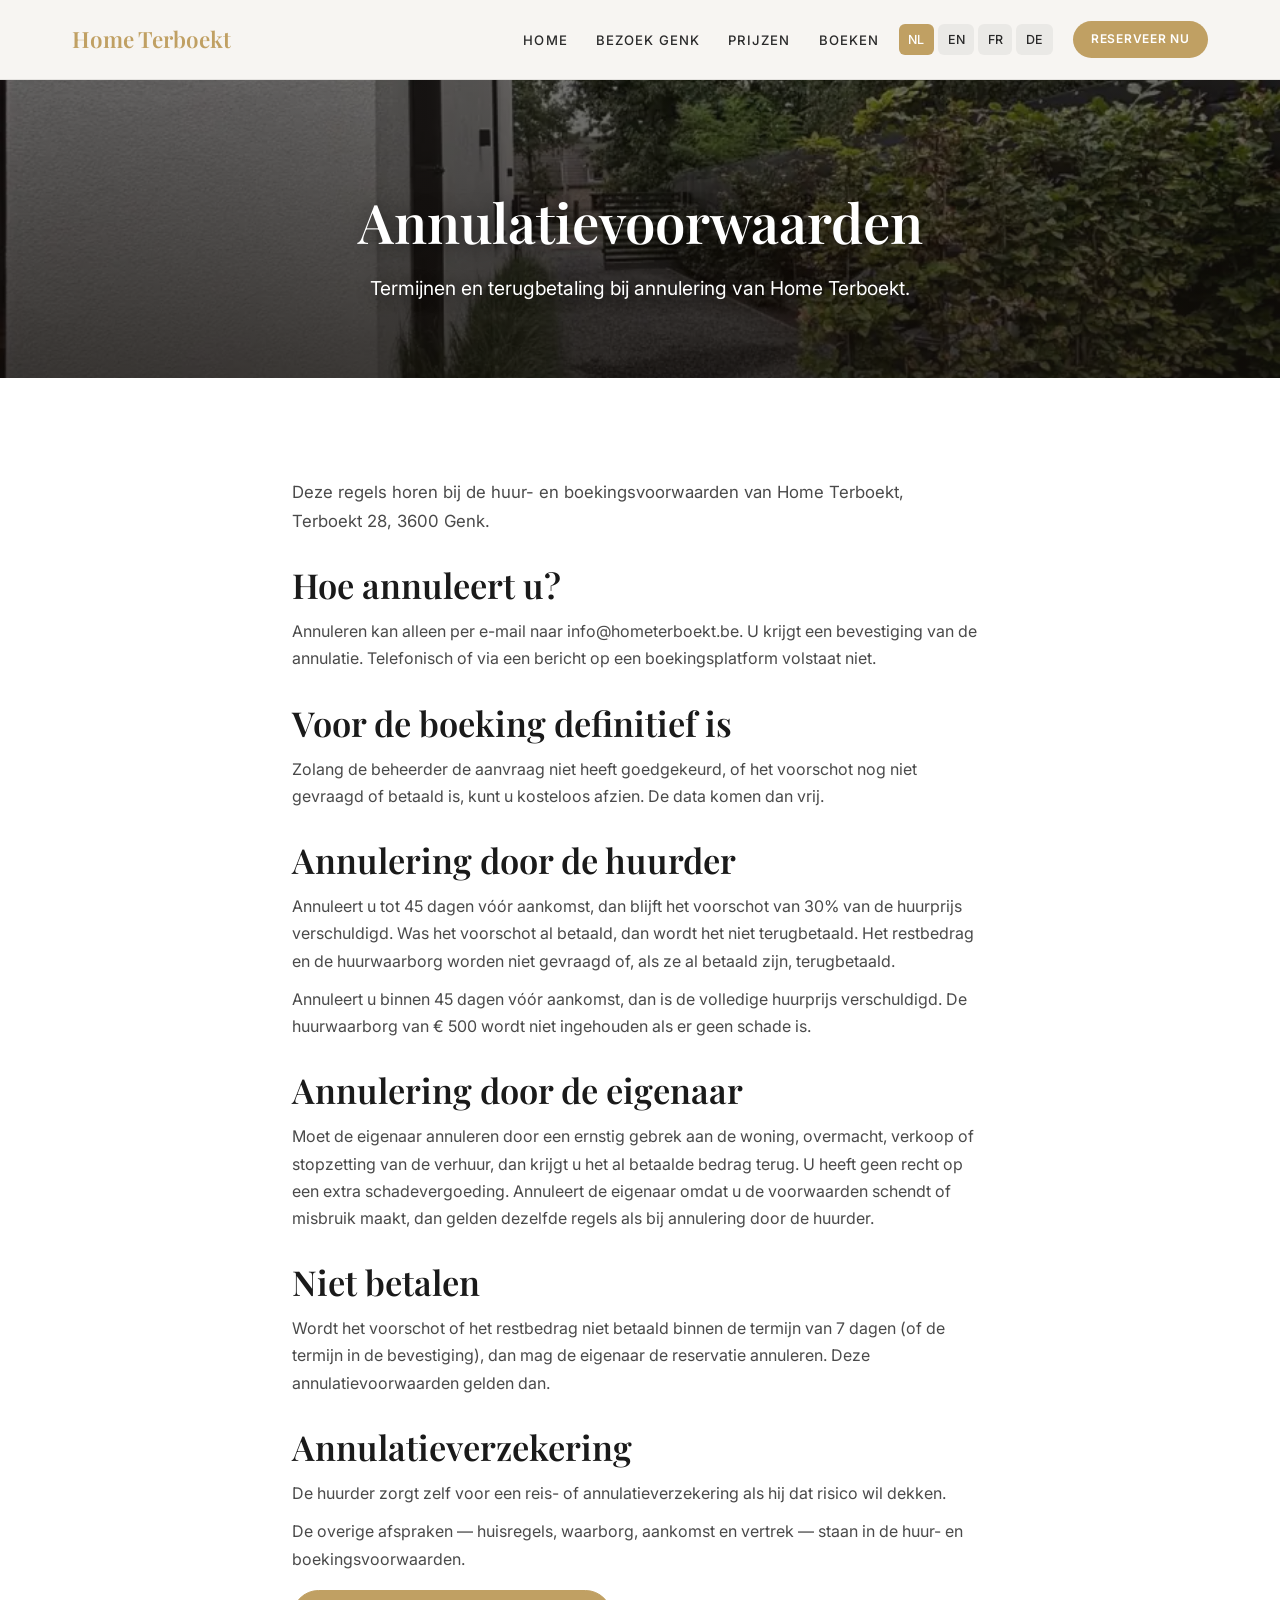
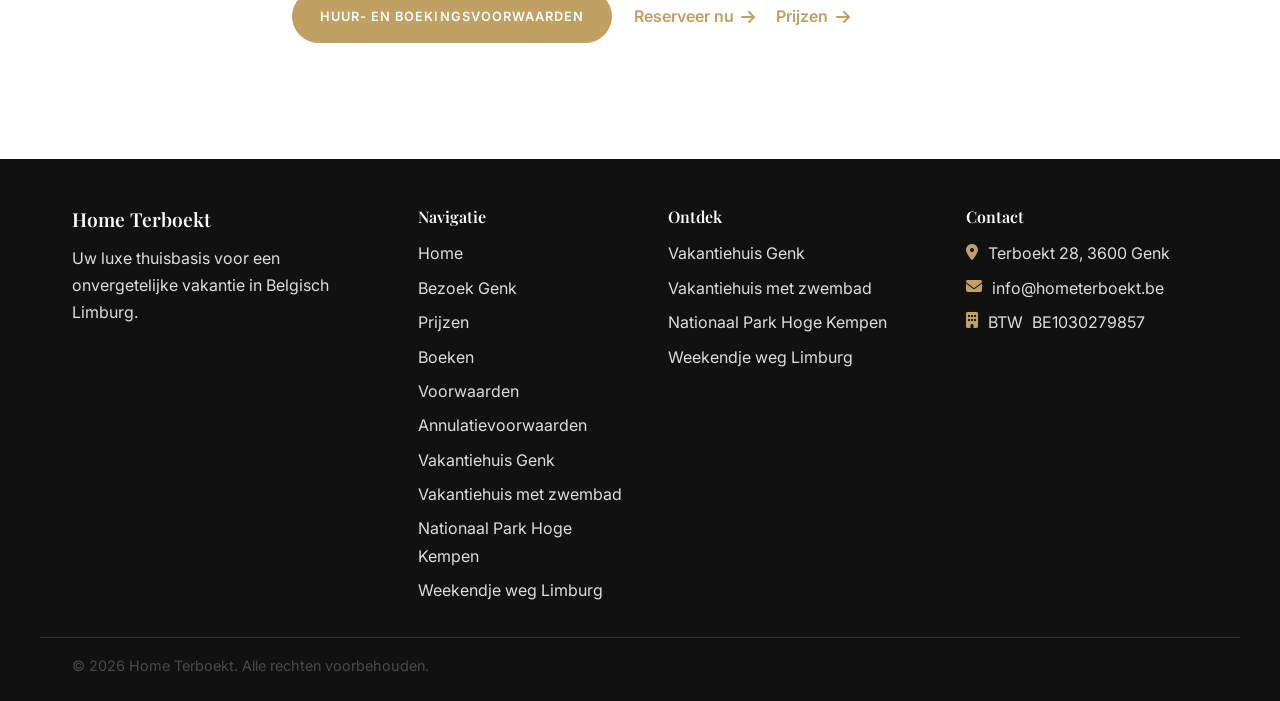
==== public/annulatie.html @ 3f252931 "Publish guest legal pages, live VAT, and house photos, plus a site favicon. Keep admin contact and p" ====
<!DOCTYPE html>
<html lang="nl">

<head>
    <meta charset="UTF-8">
    <meta name="viewport" content="width=device-width, initial-scale=1.0">
    <meta name="description" content="Annulatievoorwaarden van Home Terboekt in Genk: termijnen, voorschot en terugbetaling bij annulering.">
    <link rel="canonical" href="https://hometerboekt.be/annulatie">
    <meta property="og:title" content="Annulatievoorwaarden | Home Terboekt">
    <meta property="og:description" content="Hoe u een reservatie van Home Terboekt annuleert en welke kosten gelden.">
    <meta property="og:image" content="https://hometerboekt.be/assets/img/voorgevel-huis-dag.jpg">
    <meta property="og:url" content="https://hometerboekt.be/annulatie">
    <title>Annulatievoorwaarden | Home Terboekt</title>
    <link rel="preconnect" href="https://fonts.googleapis.com">
    <link rel="preconnect" href="https://fonts.gstatic.com" crossorigin>
    <link rel="preconnect" href="https://cdnjs.cloudflare.com" crossorigin>
    <link rel="preload" as="image" href="assets/img/voorgevel-huis-dag.webp" fetchpriority="high">
    <link href="https://fonts.googleapis.com/css2?family=Inter:wght@400;500;600&family=Playfair+Display:wght@400;600;700&display=swap" rel="stylesheet">
    <link rel="stylesheet" href="https://cdnjs.cloudflare.com/ajax/libs/font-awesome/6.5.1/css/all.min.css" media="print" onload="this.media='all'">
    <noscript><link rel="stylesheet" href="https://cdnjs.cloudflare.com/ajax/libs/font-awesome/6.5.1/css/all.min.css"></noscript>
    <link rel="icon" href="/favicon.svg" type="image/svg+xml">
    <link rel="icon" href="/favicon.ico" sizes="any">
    <link rel="apple-touch-icon" href="/apple-touch-icon.png">
    <link rel="stylesheet" href="assets/css/style.css?v=snap5">
</head>

<body class="has-hero">
    <div id="header-placeholder"></div>
    <script src="components/header.js"></script>

    <section class="page-hero" style="background-image: url('assets/img/voorgevel-huis-dag.webp');">
        <div class="hero-content">
            <h1 data-i18n="cancel_page_title">Annulatievoorwaarden</h1>
            <p data-i18n="cancel_page_sub">Termijnen en terugbetaling bij annulering van Home Terboekt.</p>
        </div>
    </section>

    <section>
        <div class="container legal">
            <p class="lead" data-i18n="cancel_intro">Deze regels horen bij de huur- en boekingsvoorwaarden van {propertyName}, {address}.</p>

            <h2 data-i18n="cancel_how_h">Hoe annuleert u?</h2>
            <p data-i18n="cancel_how_p">Annuleren kan alleen per e-mail naar {email}. U krijgt een bevestiging van de annulatie. Telefonisch of via een bericht op een boekingsplatform volstaat niet.</p>

            <h2 data-i18n="cancel_before_h">Voor de boeking definitief is</h2>
            <p data-i18n="cancel_before_p">Zolang de beheerder de aanvraag niet heeft goedgekeurd, of het voorschot nog niet gevraagd of betaald is, kunt u kosteloos afzien. De data komen dan vrij.</p>

            <h2 data-i18n="cancel_guest_h">Annulering door de huurder</h2>
            <p data-i18n="cancel_guest_p1">Annuleert u tot 45 dagen vóór aankomst, dan blijft het voorschot van {depositPercent}% van de huurprijs verschuldigd. Was het voorschot al betaald, dan wordt het niet terugbetaald. Het restbedrag en de huurwaarborg worden niet gevraagd of, als ze al betaald zijn, terugbetaald.</p>
            <p data-i18n="cancel_guest_p2">Annuleert u binnen 45 dagen vóór aankomst, dan is de volledige huurprijs verschuldigd. De huurwaarborg van {deposit} wordt niet ingehouden als er geen schade is.</p>

            <h2 data-i18n="cancel_owner_h">Annulering door de eigenaar</h2>
            <p data-i18n="cancel_owner_p">Moet de eigenaar annuleren door een ernstig gebrek aan de woning, overmacht, verkoop of stopzetting van de verhuur, dan krijgt u het al betaalde bedrag terug. U heeft geen recht op een extra schadevergoeding. Annuleert de eigenaar omdat u de voorwaarden schendt of misbruik maakt, dan gelden dezelfde regels als bij annulering door de huurder.</p>

            <h2 data-i18n="cancel_late_h">Niet betalen</h2>
            <p data-i18n="cancel_late_p">Wordt het voorschot of het restbedrag niet betaald binnen de termijn van {depositDays} dagen (of de termijn in de bevestiging), dan mag de eigenaar de reservatie annuleren. Deze annulatievoorwaarden gelden dan.</p>

            <h2 data-i18n="cancel_insure_h">Annulatieverzekering</h2>
            <p data-i18n="cancel_insure_p">De huurder zorgt zelf voor een reis- of annulatieverzekering als hij dat risico wil dekken.</p>

            <p data-i18n="cancel_more">De overige afspraken — huisregels, waarborg, aankomst en vertrek — staan in de huur- en boekingsvoorwaarden.</p>
            <div class="related-links">
                <a class="btn btn-primary" href="/voorwaarden" data-site="houseRulesUrl" data-i18n="form_rules_link">Huur- en boekingsvoorwaarden</a>
                <a href="/contact" class="btn-link"><span data-i18n="cta_book">Reserveer nu</span> <i class="fa-solid fa-arrow-right"></i></a>
                <a href="/prijzen" class="btn-link"><span data-i18n="nav_prices">Prijzen</span> <i class="fa-solid fa-arrow-right"></i></a>
            </div>
        </div>
    </section>

    <div id="footer-placeholder"></div>
    <script defer src="components/footer.js?v=snap5"></script>
    <script defer src="assets/js/translations.js?v=snap5"></script>
    <script defer src="assets/js/pricing.js?v=snap5"></script>
    <script defer src="assets/js/script.js"></script>
</body>

</html>
---- public/assets/css/style.css ----
:root {
    --color-primary: #1a1a1a;
    --color-secondary: #f7f5f2;
    --color-accent: #c0a063;
    --color-accent-dark: #c0a063;
    --color-accent-hover: #c0a063;
    --color-accent-rgb: 192, 160, 99;
    --color-text: #2a2a2a;
    --color-text-muted: #4a4a4a;
    --color-white: #ffffff;
    --color-line: rgba(0, 0, 0, 0.08);
    --overlay: linear-gradient(180deg, rgba(10, 10, 10, 0.42) 0%, rgba(10, 10, 10, 0.55) 45%, rgba(10, 10, 10, 0.72) 100%);
    --font-main: "Inter", system-ui, -apple-system, sans-serif;
    --font-heading: "Playfair Display", Georgia, serif;
    --spacing-container: 1200px;
    --spacing-padding: 2rem;
    --header-height: 80px;
    --radius: 16px;
    --shadow: 0 12px 36px rgba(0, 0, 0, 0.1);
    --transition: 0.35s cubic-bezier(0.4, 0, 0.2, 1);
}

* {
    box-sizing: border-box;
    margin: 0;
    padding: 0;
}

html {
    scroll-behavior: smooth;
    scroll-padding-top: calc(var(--header-height) + 0.75rem);
}

body {
    font-family: var(--font-main);
    font-weight: 400;
    color: var(--color-text);
    line-height: 1.7;
    background: var(--color-white);
    overflow-x: hidden;
    -webkit-font-smoothing: auto;
    text-rendering: optimizeLegibility;
}

img {
    max-width: 100%;
    height: auto;
    display: block;
}

a {
    color: inherit;
    text-decoration: none;
    transition: color var(--transition), background var(--transition), border-color var(--transition), gap var(--transition);
}

h1, h2, h3, h4 {
    font-family: var(--font-heading);
    color: var(--color-primary);
    font-weight: 600;
    letter-spacing: 0;
    line-height: 1.3;
}

h1 { font-size: clamp(2.1rem, 5vw, 3.4rem); }
h2 { font-size: clamp(1.55rem, 3vw, 2.15rem); margin-bottom: 0.65rem; }
h3 { font-size: 1.2rem; font-weight: 600; }

p { color: var(--color-text-muted); }

.container {
    max-width: var(--spacing-container);
    margin: 0 auto;
    padding: 0 var(--spacing-padding);
}

.skip-link {
    position: absolute;
    left: 1rem;
    top: -100px;
    width: 1px;
    height: 1px;
    overflow: hidden;
    clip: rect(0, 0, 0, 0);
    background: var(--color-accent);
    color: var(--color-white);
    padding: 0.6rem 1rem;
    z-index: 2000;
}

.skip-link:focus {
    top: 0.75rem;
    width: auto;
    height: auto;
    clip: auto;
    overflow: visible;
}

/* Header — flush to the viewport, same cream as the page */
header {
    position: fixed;
    top: 0;
    left: 0;
    right: 0;
    z-index: 1000;
    height: var(--header-height);
    margin: 0;
    background: var(--color-secondary);
    border-bottom: 1px solid var(--color-line);
}

header.scrolled,
header.nav-open {
    box-shadow: 0 8px 24px rgba(40, 32, 18, 0.08);
}

.header-container {
    position: relative;
    max-width: var(--spacing-container);
    margin: 0 auto;
    padding: 0 var(--spacing-padding);
    height: 100%;
    display: flex;
    align-items: center;
    gap: 1.25rem;
}

.logo {
    font-family: var(--font-heading);
    font-size: 1.4rem;
    font-weight: 600;
    margin-right: auto;
}

.logo a {
    color: #c0a063;
    background: none;
    -webkit-text-fill-color: #c0a063;
}

.main-nav ul {
    display: flex;
    gap: 1.75rem;
    list-style: none;
}

.main-nav a {
    font-weight: 500;
    font-size: 0.82rem;
    letter-spacing: 0.08em;
    text-transform: uppercase;
    color: var(--color-text);
    position: relative;
}

.main-nav a::after {
    content: "";
    position: absolute;
    left: 0;
    bottom: -6px;
    width: 0;
    height: 2px;
    background: var(--color-accent);
    transition: width var(--transition);
}

.main-nav a.active,
.main-nav a:hover { color: var(--color-accent); }
.main-nav a.active::after,
.main-nav a:hover::after { width: 100%; }

.lang-switcher {
    display: flex;
    gap: 0.25rem;
}

.lang-switcher a {
    padding: 0.32rem 0.6rem;
    font-size: 0.78rem;
    font-weight: 500;
    border-radius: 6px;
    color: var(--color-text);
    background: rgba(0, 0, 0, 0.05);
}

.lang-switcher a.active,
.lang-switcher a:hover {
    background: var(--color-accent);
    color: var(--color-white);
}

.btn-nav {
    display: inline-flex;
    align-items: center;
    padding: 0.55rem 1.15rem;
    background: var(--color-accent);
    color: var(--color-white);
    border: 0;
    border-radius: 999px;
    font-size: 0.75rem;
    font-weight: 600;
    letter-spacing: 0.06em;
    text-transform: uppercase;
}

.btn-nav:hover {
    background: var(--color-accent-hover);
    color: var(--color-white);
}

.mobile-toggle {
    display: none;
    background: none;
    border: 0;
    font-size: 1.35rem;
    cursor: pointer;
    color: var(--color-primary);
    padding: 0.4rem;
}

.mobile-toggle:active { transform: scale(0.96); }

.btn {
    display: inline-flex;
    align-items: center;
    justify-content: center;
    gap: 0.5rem;
    padding: 0.9rem 1.7rem;
    font-weight: 600;
    font-size: 0.8rem;
    letter-spacing: 0.08em;
    text-transform: uppercase;
    border-radius: 999px;
    border: 1px solid transparent;
    cursor: pointer;
    transition: transform 100ms ease-out, background var(--transition), color var(--transition), border-color var(--transition);
}

.btn:active { transform: scale(0.97); }

.btn-primary {
    background: var(--color-accent);
    color: var(--color-white);
    border-color: var(--color-accent);
}

.btn-primary:hover {
    background: var(--color-accent-hover);
    border-color: var(--color-accent-hover);
    color: var(--color-white);
}

.btn-secondary {
    background: rgba(16, 14, 12, 0.52);
    color: var(--color-white);
    border-color: rgba(255, 255, 255, 0.92);
    text-shadow: 0 1px 10px rgba(0, 0, 0, 0.35);
    backdrop-filter: blur(10px);
    -webkit-backdrop-filter: blur(10px);
}

.btn-secondary:hover {
    background: var(--color-white);
    color: var(--color-primary);
    text-shadow: none;
}

.btn-outline {
    background: transparent;
    color: var(--color-primary);
    border-color: var(--color-accent);
}

.btn-outline:hover {
    background: var(--color-accent-hover);
    border-color: var(--color-accent-hover);
    color: var(--color-white);
}

.btn-link {
    display: inline-flex;
    align-items: center;
    gap: 0.45rem;
    color: var(--color-accent-dark);
    font-weight: 600;
    margin-top: 1rem;
}

.btn-link:hover { gap: 0.7rem; color: var(--color-primary); }

.related-label {
    margin: 2rem 0 0.35rem;
    font-size: 0.78rem;
    font-weight: 700;
    letter-spacing: 0.08em;
    text-transform: uppercase;
    color: var(--color-text-muted);
}

.related-links {
    display: flex;
    flex-wrap: wrap;
    align-items: center;
    gap: 0.35rem 1.35rem;
    margin-top: 1.1rem;
}

.related-links .btn-link { margin-top: 0; }

/* Hero */
.hero,
.page-hero {
    position: relative;
    display: flex;
    align-items: flex-end;
    justify-content: center;
    text-align: center;
    color: var(--color-white);
    background-size: cover;
    background-position: center;
    isolation: isolate;
}

.hero {
    min-height: min(78vh, 720px);
    align-items: center;
    padding: calc(var(--header-height) + 2.5rem) 1.25rem 3.25rem;
}

.page-hero {
    min-height: 42vh;
    padding: calc(var(--header-height) + 2.5rem) 1.25rem 3rem;
}

.hero::before,
.page-hero::before {
    content: "";
    position: absolute;
    inset: 0;
    background: var(--overlay);
    z-index: -1;
}

.page-hero::before {
    background: linear-gradient(180deg, rgba(18, 14, 10, 0.5) 0%, rgba(18, 14, 10, 0.66) 50%, rgba(18, 14, 10, 0.8) 100%);
}

.page-hero--interior {
    background-position: 50% 58%;
}

.page-hero--interior::before {
    background: linear-gradient(180deg, rgba(12, 10, 8, 0.55) 0%, rgba(12, 10, 8, 0.52) 40%, rgba(12, 10, 8, 0.78) 100%);
}

.hero-content {
    max-width: 820px;
}

.hero h1,
.page-hero h1 { color: var(--color-white); text-shadow: 0 2px 22px rgba(0, 0, 0, 0.5); }

.hero p,
.page-hero p {
    color: #fff;
    font-size: clamp(1rem, 2vw, 1.2rem);
    margin: 0.9rem auto 1.6rem;
    max-width: 46ch;
    text-shadow: 0 2px 16px rgba(0, 0, 0, 0.55);
}

.hero-buttons {
    display: flex;
    gap: 0.8rem;
    justify-content: center;
    flex-wrap: wrap;
}

.scroll-indicator {
    position: absolute;
    bottom: 1.1rem;
    left: 50%;
    transform: translateX(-50%);
    color: var(--color-white);
    background: none;
    border: 0;
    cursor: pointer;
    animation: bounce 2s infinite;
    filter: drop-shadow(0 2px 8px rgba(0, 0, 0, 0.5));
}

@keyframes bounce {
    0%, 100% { transform: translate(-50%, 0); }
    50% { transform: translate(-50%, -8px); }
}

/* Sections */
section { padding: 4.25rem 0; }
section.tight { padding: 3rem 0; }

.section-kicker,
.section-label,
.section-badge {
    display: inline-block;
    color: var(--color-accent-dark);
    font-size: 0.78rem;
    font-weight: 700;
    letter-spacing: 0.14em;
    text-transform: uppercase;
    margin-bottom: 0.55rem;
}

.lead {
    font-size: 1.05rem;
    max-width: 62ch;
}

.text-center { text-align: center; }
.mb-3 { margin-bottom: 1.25rem; }
.mb-4 { margin-bottom: 1.75rem; }

.split {
    display: grid;
    grid-template-columns: 1.05fr 0.95fr;
    gap: 3rem;
    align-items: center;
}

.split.reverse { grid-template-columns: 0.95fr 1.05fr; }
.split > div > img,
.split > div > .img-main img,
.split > div > .img-small img {
    width: 100%;
    height: 420px;
    object-fit: cover;
    border-radius: var(--radius);
    box-shadow: var(--shadow);
}

.intro-section { padding: 2.5rem 0 2rem; }
.intro-layout {
    display: grid;
    grid-template-columns: 1fr 1fr;
    gap: 2rem;
    align-items: center;
}
.intro-copy .lead { max-width: 42ch; font-size: 1rem; }
.intro-photo { margin: 0; }
.intro-photo img {
    width: 100%;
    height: 260px;
    object-fit: cover;
    border-radius: var(--radius);
}
.stat-bar {
    display: grid;
    grid-template-columns: repeat(4, 1fr);
    gap: 0;
    margin-top: 1.25rem;
    border-top: 1px solid var(--color-line);
}
.stat-bar > div {
    padding: 0.85rem 1rem 0 0;
}
.stat-bar dt {
    font-family: var(--font-heading);
    font-size: 1.7rem;
    font-weight: 600;
    color: var(--color-primary);
    line-height: 1;
}
.stat-bar dd {
    margin-top: 0.35rem;
    color: var(--color-text-muted);
    font-size: 0.9rem;
}

.section-intro {
    max-width: 36rem;
    margin-bottom: 2rem;
}

.info-cards {
    display: grid;
    grid-template-columns: repeat(3, 1fr);
    gap: 1.25rem;
}
.info-card {
    background: var(--color-white);
    border-radius: var(--radius);
    padding: 1.6rem 1.5rem 1.5rem;
}
.info-card h3 { margin-bottom: 1rem; }
.info-card p {
    margin-bottom: 0.65rem;
    line-height: 1.5;
}
.info-card .btn-link { margin-top: 0.4rem; }

.lookbook { padding: 4.5rem 0 3.5rem; overflow: hidden; }
.lookbook-head {
    margin-bottom: 1.5rem;
}
.lookbook-head h2 { margin-bottom: 0.4rem; }
.lookbook-track {
    display: flex;
    gap: 1rem;
    overflow-x: auto;
    scroll-snap-type: x mandatory;
    padding: 0 max(1.5rem, calc((100vw - var(--spacing-container)) / 2)) 1rem;
    scrollbar-width: thin;
}
.lookbook-slide {
    flex: 0 0 min(78vw, 640px);
    scroll-snap-align: start;
    margin: 0;
    cursor: pointer;
}
.lookbook-slide img {
    width: 100%;
    height: min(58vh, 420px);
    object-fit: cover;
    border-radius: var(--radius);
}
.lookbook-slide figcaption {
    margin-top: 0.7rem;
    font-size: 0.82rem;
    letter-spacing: 0.08em;
    text-transform: uppercase;
    color: var(--color-text-muted);
}

.rate-table-wrap {
    overflow-x: auto;
    border: 1px solid var(--color-line);
    border-radius: var(--radius);
}
.rate-table {
    width: 100%;
    border-collapse: collapse;
    min-width: 640px;
}
.rate-table th,
.rate-table td {
    text-align: left;
    padding: 1.15rem 1.25rem;
    vertical-align: top;
}
.rate-table thead th {
    background: var(--color-secondary);
    font-weight: 600;
    color: var(--color-primary);
}
.rate-table tbody th {
    font-weight: 600;
    color: var(--color-primary);
    font-family: var(--font-main);
}
.rate-table small {
    display: block;
    margin-top: 0.25rem;
    font-weight: 400;
    color: var(--color-text-muted);
    font-size: 0.8rem;
}
.rate-table td {
    font-family: var(--font-heading);
    font-size: 1.35rem;
    color: var(--color-primary);
}
.rate-table tbody tr + tr { border-top: 1px solid var(--color-line); }
.rate-table tbody tr[hidden],
.price-card[hidden] {
    display: none;
}
.rate-notes {
    display: grid;
    grid-template-columns: 1fr 1fr;
    gap: 2rem;
    margin: 2rem 0 2.25rem;
}
.rate-notes h3 { margin-bottom: 0.7rem; }
.rate-notes p { margin-bottom: 0.4rem; }

.prices-copy {
    max-width: 38rem;
}
.prices-copy h2 {
    margin: 0 0 0.7rem;
}
.prices-links {
    display: flex;
    flex-wrap: wrap;
    gap: 0.75rem;
    margin-top: 1.5rem;
}
.season-pills {
    display: flex;
    flex-wrap: wrap;
    gap: 0.65rem;
    margin: 1.35rem 0 0;
}
.season-pills span {
    display: inline-flex;
    align-items: center;
    min-height: 2.4rem;
    padding: 0.45rem 0.95rem;
    border-radius: 999px;
    background: var(--color-secondary);
    border: 1px solid var(--color-line);
    font-size: 0.88rem;
    line-height: 1.35;
    color: var(--color-primary);
}
.story {
    max-width: 38rem;
}
.story-follow {
    margin-top: 1.5rem;
}
.story-lead-in {
    margin: 0 0 1.5rem;
}
.story + .facts,
.story + .info-cards,
.story + .village-grid,
.story + .stat-bar {
    margin-top: 1.75rem;
}
.faq-list {
    display: grid;
    gap: 1rem;
    margin: 1.5rem 0 2.25rem;
}
.faq-list article {
    padding: 1.35rem 1.4rem 1.3rem;
    background: var(--color-white);
    border: 1px solid var(--color-line);
    border-radius: var(--radius);
}
.faq-list h3 {
    margin-bottom: 0.45rem;
    font-size: 1.15rem;
}
.faq-list p {
    margin: 0;
    color: var(--color-text-muted);
}

.facts {
    display: grid;
    grid-template-columns: repeat(4, 1fr);
    gap: 0.75rem;
    margin-top: 1.75rem;
}

.fact {
    background: var(--color-secondary);
    border-radius: 12px;
    padding: 1rem 0.9rem;
    display: flex;
    gap: 0.7rem;
    align-items: flex-start;
}

.fact i {
    color: var(--color-accent-dark);
    font-size: 1.1rem;
    margin-top: 0.15rem;
}

.fact span {
    color: var(--color-text);
    font-weight: 600;
    font-size: 0.95rem;
}

.usp-grid,
.include-grid,
.village-grid,
.room-grid,
.price-grid {
    display: grid;
    gap: 1rem;
}

.usp-grid { grid-template-columns: repeat(4, 1fr); }
.include-grid { grid-template-columns: repeat(2, 1fr); }
.village-grid { grid-template-columns: repeat(2, 1fr); }
.room-grid { grid-template-columns: repeat(4, 1fr); }
.price-grid { grid-template-columns: repeat(4, 1fr); }

.card,
.usp-card,
.room-card,
.price-card,
.village-card {
    background: var(--color-white);
    border: 1px solid var(--color-line);
    border-radius: var(--radius);
    overflow: hidden;
}

.usp-card,
.village-card,
.price-card { padding: 1.25rem; }

.usp-card i,
.village-card i {
    color: var(--color-accent-dark);
    font-size: 1.2rem;
    margin-bottom: 0.7rem;
}

.usp-card h3,
.village-card h3,
.price-card h3,
.room-info h3 { margin-bottom: 0.45rem; }

.room-img { height: 210px; overflow: hidden; }
.room-img img,
.media-frame img {
    width: 100%;
    height: 100%;
    object-fit: cover;
}

.room-info { padding: 1.1rem 1.15rem 1.25rem; }
.room-info p,
.usp-card p,
.village-card p,
.price-card p { font-size: 0.95rem; }

.checklist {
    list-style: none;
    display: grid;
    gap: 0.55rem;
    margin-top: 1rem;
}

.checklist li {
    display: flex;
    gap: 0.65rem;
    align-items: flex-start;
    color: var(--color-text);
}

.checklist i {
    color: var(--color-accent-dark);
    margin-top: 0.25rem;
    width: 1rem;
}

.kitchen-feature-copy {
    max-width: 40rem;
    margin-bottom: 1.6rem;
}
.kitchen-feature-copy p {
    margin: 0.7rem 0 0;
    color: var(--color-text-muted);
    max-width: 46ch;
}
.kitchen-feature-photo {
    margin: 0 0 1.75rem;
}
.kitchen-feature-photo img {
    width: 100%;
    height: auto;
    display: block;
    border-radius: var(--radius);
    box-shadow: var(--shadow);
    cursor: zoom-in;
}
.kitchen-feature-photo figcaption {
    margin-top: 0.7rem;
    color: var(--color-text-muted);
    font-size: 0.9rem;
}
.kitchen-feature-list {
    grid-template-columns: 1fr 1fr;
    gap: 0.55rem 2.25rem;
    margin-top: 0;
}

.soft { background: var(--color-secondary); }
.dark {
    background: var(--color-primary);
    color: var(--color-white);
}
.dark h2, .dark h3, .dark p, .dark .section-label, .dark li, .dark span { color: var(--color-white); }
.dark p { color: rgba(255, 255, 255, 0.86); }
.dark .section-label { color: var(--color-accent); }

.caption {
    font-size: 0.92rem;
    font-style: italic;
    margin-top: 0.75rem;
    color: var(--color-text-muted);
}

.location-list {
    list-style: none;
    margin: 1.25rem 0;
}

.location-list li {
    display: flex;
    gap: 0.7rem;
    align-items: center;
    padding: 0.45rem 0;
    color: var(--color-text);
}

.location-list i { color: var(--color-accent-dark); }

.location-images {
    display: grid;
    grid-template-columns: 1.4fr 1fr;
    gap: 0.8rem;
}

.location-images img {
    width: 100%;
    height: 100%;
    object-fit: cover;
    border-radius: var(--radius);
}

.location-images .img-main { min-height: 280px; }
.location-images .img-small { min-height: 280px; }
.location-images.stack { grid-template-columns: 1fr; }
.location-images.stack .img-main,
.location-images.stack .img-small { min-height: 210px; }

.bath-split { align-items: center; gap: 2.5rem; grid-template-columns: 0.88fr 1.12fr; }

.photo-switch {
    position: relative;
    margin: 0;
}
.photo-switch-stage {
    position: relative;
    height: min(72vh, 640px);
    border-radius: var(--radius);
    overflow: hidden;
    box-shadow: var(--shadow);
    cursor: pointer;
    background: #efeae3;
}
.photo-switch-stage img {
    position: absolute;
    inset: 0;
    width: 100%;
    height: 100%;
    object-fit: contain;
    object-position: center;
    opacity: 0;
    transition: opacity 0.45s ease;
}
.photo-switch-stage img.is-current {
    opacity: 1;
}
.photo-switch-btn {
    position: absolute;
    top: 50%;
    transform: translateY(-50%);
    width: 42px;
    height: 42px;
    border: 0;
    border-radius: 50%;
    background: #fff;
    color: var(--color-primary);
    cursor: pointer;
    box-shadow: 0 6px 18px rgba(0, 0, 0, 0.12);
}
.photo-switch-btn:active { transform: translateY(-50%) scale(0.96); }
.photo-switch-btn.prev { left: 12px; }
.photo-switch-btn.next { right: 12px; }
.photo-switch-dots {
    position: absolute;
    left: 0;
    right: 0;
    bottom: 14px;
    display: flex;
    justify-content: center;
    gap: 0.4rem;
}
.photo-switch-dots button {
    width: 8px;
    height: 8px;
    padding: 0;
    border: 0;
    border-radius: 50%;
    background: rgba(255, 255, 255, 0.5);
    cursor: pointer;
}
.photo-switch-dots button.is-active {
    width: 22px;
    border-radius: 999px;
    background: #fff;
}
.photo-switch--cover .photo-switch-stage {
    height: min(64vh, 520px);
}
.photo-switch--cover .photo-switch-stage img {
    object-fit: cover;
}
.photo-switch--cover .photo-switch-stage img:first-child {
    object-position: 50% 70%;
}

.map-section { padding: 2.5rem 0 3.25rem; }
.map-card {
    max-width: 640px;
    margin: 0 auto;
    background: var(--color-secondary);
    border-radius: var(--radius);
    padding: 1.6rem 1.5rem 1.4rem;
    text-align: center;
}
.map-card h2 { margin-bottom: 0.35rem; }
.map-card p { margin-bottom: 1rem; }
.map-actions {
    display: flex;
    justify-content: center;
    gap: 0.7rem;
    flex-wrap: wrap;
}
.map-frame {
    margin-top: 1rem;
    height: 220px;
    border-radius: 10px;
    overflow: hidden;
}
.map-frame iframe { width: 100%; height: 100%; border: 0; }

.reviews-head {
    display: flex;
    justify-content: space-between;
    align-items: flex-end;
    gap: 1.25rem;
    flex-wrap: wrap;
    margin-bottom: 1.5rem;
}
.review-score {
    display: flex;
    align-items: baseline;
    gap: 0.7rem;
}
.review-score strong {
    font-family: var(--font-heading);
    font-size: 2.4rem;
    color: var(--color-accent-dark);
    line-height: 1;
}
.review-score span { color: var(--color-text-muted); font-size: 0.95rem; }
.review-grid {
    display: grid;
    grid-template-columns: 1fr;
    gap: 1rem;
}
.review-card {
    background: var(--color-secondary);
    border-radius: var(--radius);
    padding: 1.4rem 1.5rem;
}
.review-card p {
    font-size: 1.05rem;
    color: var(--color-text);
    font-style: italic;
}
.review-card cite {
    display: block;
    margin-top: 0.9rem;
    font-size: 0.85rem;
    color: var(--color-text-muted);
    font-style: normal;
}
.review-cats {
    display: flex;
    flex-wrap: wrap;
    gap: 0.45rem;
    margin: 0 0 1.25rem;
}
.review-cats span {
    background: #efe8dc;
    color: var(--color-primary);
    border-radius: 999px;
    padding: 0.28rem 0.7rem;
    font-size: 0.78rem;
    font-weight: 600;
}

.photo-grid {
    display: grid;
    grid-template-columns: repeat(4, 1fr);
    grid-auto-rows: 180px;
    gap: 0.7rem;
}

.photo-grid img {
    width: 100%;
    height: 100%;
    object-fit: cover;
    border-radius: 10px;
    cursor: pointer;
}

.photo-grid .span-2 { grid-column: span 2; grid-row: span 2; }
.gallery-full h2 { color: var(--color-white); }

.cta-band {
    display: flex;
    justify-content: space-between;
    align-items: center;
    gap: 1.5rem;
    flex-wrap: wrap;
    background: var(--color-secondary);
    border-radius: var(--radius);
    padding: 1.6rem 1.7rem;
}

.price-card .amount {
    font-family: var(--font-heading);
    font-size: 1.7rem;
    color: var(--color-primary);
    display: block;
    margin: 0.4rem 0 0.15rem;
}

.price-card .season {
    font-size: 0.82rem;
    color: var(--color-text-muted);
}

.note {
    font-size: 0.92rem;
    margin-top: 1rem;
    color: var(--color-text-muted);
}

/* Attractions */
.attraction-card {
    display: grid;
    grid-template-columns: 1fr 1fr;
    gap: 2rem;
    align-items: center;
    margin-bottom: 2.5rem;
}

.attraction-card.reverse { direction: rtl; }
.attraction-card.reverse > * { direction: ltr; }

.attr-img {
    height: 280px;
    border-radius: var(--radius);
    overflow: hidden;
    box-shadow: var(--shadow);
}

.attr-img img { width: 100%; height: 100%; object-fit: cover; }

.attr-meta {
    display: flex;
    flex-wrap: wrap;
    gap: 1rem;
    margin: 0.6rem 0 0.8rem;
    color: var(--color-text-muted);
    font-size: 0.9rem;
}

.attr-meta i { color: var(--color-accent-dark); }

.village-card ul {
    list-style: none;
    margin-top: 0.7rem;
    display: grid;
    gap: 0.4rem;
}

.village-card li {
    color: var(--color-text);
    padding-left: 0.9rem;
    position: relative;
}

.village-card li::before {
    content: "";
    width: 6px;
    height: 6px;
    border-radius: 50%;
    background: var(--color-accent);
    position: absolute;
    left: 0;
    top: 0.55rem;
}

/* Forms */
.contact-layout {
    display: grid;
    grid-template-columns: 0.95fr 1.05fr;
    gap: 2.5rem;
    align-items: start;
}

.form-card {
    background: var(--color-white);
    border: 1px solid var(--color-line);
    border-radius: var(--radius);
    padding: 1.5rem;
    box-shadow: var(--shadow);
}

.form-group { margin-bottom: 0.95rem; }

.form-row {
    display: grid;
    grid-template-columns: 1fr 1fr;
    gap: 0.8rem;
}

label {
    display: block;
    font-size: 0.85rem;
    font-weight: 600;
    margin-bottom: 0.35rem;
    color: var(--color-text);
}

input, select, textarea {
    width: 100%;
    border: 1px solid #cfc8bc;
    border-radius: 10px;
    padding: 0.75rem 0.85rem;
    font: inherit;
    color: var(--color-text);
    background: #fff;
}

input:focus, select:focus, textarea:focus {
    outline: 2px solid var(--color-accent);
    border-color: var(--color-accent);
}

textarea { min-height: 120px; resize: vertical; }

.form-help, .form-error, .form-success {
    margin-top: 0.8rem;
    padding: 0.8rem 0.9rem;
    border-radius: 10px;
    font-size: 0.92rem;
}

.form-help { background: var(--color-secondary); color: var(--color-text); }
.form-error { background: #f8e1e1; color: #6b1d1d; display: none; }
.form-success { background: #e5f4ea; color: #1c5a32; display: none; }
.form-error.show, .form-success.show { display: block; }

.checkbox {
    display: flex;
    gap: 0.6rem;
    align-items: flex-start;
    font-size: 0.9rem;
    color: var(--color-text);
}

.checkbox input { width: auto; margin-top: 0.2rem; }
.checkbox a { color: var(--color-accent-dark); text-decoration: underline; }

/* Footer */
footer {
    background: #111;
    color: #f3f3f3;
    padding: 3rem 0 1.4rem;
}

.footer-content {
    display: grid;
    grid-template-columns: 1.3fr 0.9fr 1.1fr 1fr;
    gap: 2rem;
    margin-bottom: 1.6rem;
}

.footer-col h3, .footer-col h4 { color: #fff; margin-bottom: 0.8rem; }
.footer-col p, .footer-col li, .footer-col a { color: rgba(255, 255, 255, 0.86); }
.footer-col ul { list-style: none; }
.footer-col li { margin-bottom: 0.45rem; }
.footer-col a:hover { color: var(--color-accent); }

.contact-info li {
    display: flex;
    gap: 0.6rem;
    align-items: flex-start;
}

.contact-info i { color: var(--color-accent); margin-top: 0.2rem; }

.footer-bottom {
    border-top: 1px solid rgba(255, 255, 255, 0.12);
    padding-top: 1rem;
    color: rgba(255, 255, 255, 0.78);
    font-size: 0.9rem;
}

.legal {
    max-width: 760px;
    padding-top: 2rem;
    padding-bottom: 3rem;
}
.legal h2 { margin-top: 1.75rem; }
.legal h3 { margin-top: 1.15rem; font-size: 1.15rem; }
.legal p, .legal li { margin-bottom: 0.7rem; }
.legal ul { padding-left: 1.15rem; margin-bottom: 1rem; }

/* Lightbox */
.lightbox {
    position: fixed;
    inset: 0;
    z-index: 9999;
    display: none;
    align-items: center;
    justify-content: center;
}

.lightbox.active { display: flex; }

.lightbox-backdrop {
    position: absolute;
    inset: 0;
    background: rgba(0, 0, 0, 0.92);
}

.lightbox-content { position: relative; z-index: 1; max-width: 90%; max-height: 90vh; }
.lightbox-content img { max-width: 100%; max-height: 90vh; border-radius: 8px; }

.lightbox-close, .lightbox-prev, .lightbox-next {
    position: absolute;
    background: rgba(255, 255, 255, 0.12);
    border: 1px solid rgba(255, 255, 255, 0.25);
    color: white;
    width: 46px;
    height: 46px;
    border-radius: 50%;
    cursor: pointer;
    font-size: 1.4rem;
}

.lookbook,
.map-section {
    content-visibility: auto;
    contain-intrinsic-size: auto 520px;
}

.lightbox-close { top: 16px; right: 16px; }
.lightbox-prev { left: 16px; top: 50%; transform: translateY(-50%); }
.lightbox-next { right: 16px; top: 50%; transform: translateY(-50%); }

@media (max-width: 980px) {
    .split, .split.reverse, .attraction-card, .contact-layout, .cta-band,
    .usp-grid, .room-grid, .price-grid, .facts, .footer-content,
    .intro-layout, .info-cards, .rate-notes, .stat-bar, .booking-shell,
    .home-avail-layout {
        grid-template-columns: 1fr;
    }
    .stat-bar { grid-template-columns: 1fr 1fr; }
    .intro-photo img { height: 220px; }

    .split > div > img { height: 280px; }
    .kitchen-feature-list { grid-template-columns: 1fr; }
    .bath-split { grid-template-columns: 1fr; }
    .photo-switch-stage { height: min(70vh, 520px); }
    .photo-grid { grid-template-columns: 1fr 1fr; grid-auto-rows: 150px; }
    .photo-grid .span-2 { grid-column: span 2; grid-row: span 1; }
    .location-images { grid-template-columns: 1fr; }
    .hero { min-height: 72vh; padding-bottom: 3.5rem; }
    .btn-nav { display: none; }
}

@media (max-width: 768px) {
    .header-container {
        flex-wrap: nowrap;
        gap: 0.4rem;
    }
    .logo {
        font-size: 1.2rem;
        margin-right: auto;
    }
    .lang-switcher a {
        padding: 0.28rem 0.4rem;
        font-size: 0.72rem;
    }
    .mobile-toggle {
        display: block;
        flex-shrink: 0;
    }
    .main-nav {
        display: none;
        position: absolute;
        top: 100%;
        left: 0;
        right: 0;
        width: 100%;
        background: var(--color-secondary);
        border-top: 1px solid var(--color-line);
        box-shadow: 0 16px 30px rgba(0, 0, 0, 0.08);
        padding: 1rem 1.25rem 1.2rem;
        border-radius: 0;
    }
    .main-nav.active { display: block; }
    .main-nav ul { flex-direction: column; gap: 0.85rem; }
    .form-row, .include-grid, .village-grid { grid-template-columns: 1fr; }
    .hero-buttons { flex-direction: column; }
    .hero-buttons .btn { width: 100%; }
    section { padding: 3.25rem 0; }
    section.tight { padding: 2.25rem 0; }
    .reviews-head { align-items: flex-start; }
    .page-hero { min-height: 32vh; }
    .hero { min-height: 70vh; }
}

@media (prefers-reduced-motion: reduce) {
    html { scroll-behavior: auto; }
    .scroll-indicator { animation: none; }
    * { transition: none !important; }
}

/* Guest booking */
.booking-page {
    background: var(--color-secondary);
}

.booking-hero {
    position: relative;
    isolation: isolate;
    min-height: 34vh;
    display: flex;
    align-items: flex-end;
    padding: calc(var(--header-height) + 2.25rem) 0 2.4rem;
    background-size: cover;
    background-position: 72% 42%;
    color: var(--color-white);
}

.booking-hero .container {
    width: 100%;
    flex: 1 1 auto;
}

.booking-hero::before {
    content: "";
    position: absolute;
    inset: 0;
    z-index: -1;
    background:
        linear-gradient(180deg, rgba(26, 26, 26, 0.22) 0%, rgba(26, 26, 26, 0.38) 52%, rgba(26, 26, 26, 0.52) 100%);
}

.booking-hero-copy {
    max-width: 38rem;
}

.booking-option span {
    color: var(--color-text);
    font-size: 0.9rem;
    line-height: 1.45;
}

.booking-hero-kicker,
.booking-hero .section-kicker {
    color: var(--color-accent);
}

.booking-hero h1 {
    color: var(--color-white);
    letter-spacing: -0.03em;
    line-height: 1.05;
    text-shadow: 0 2px 22px rgba(0, 0, 0, 0.45);
}

.booking-hero p {
    color: rgba(255, 255, 255, 0.9);
    max-width: 48ch;
    margin: 0.75rem 0 0;
    text-shadow: 0 1px 12px rgba(0, 0, 0, 0.4);
}

.booking-how {
    display: flex;
    flex-wrap: wrap;
    gap: 0.65rem 1.25rem;
    list-style: none;
    margin: 1.35rem 0 0;
    padding: 0;
}

.booking-how li {
    display: inline-flex;
    align-items: center;
    gap: 0.5rem;
    color: rgba(255, 255, 255, 0.88);
    font-size: 0.86rem;
    font-weight: 500;
}

.booking-how span {
    width: 1.55rem;
    height: 1.55rem;
    border-radius: 50%;
    display: inline-flex;
    align-items: center;
    justify-content: center;
    background: rgba(var(--color-accent-rgb), 0.2);
    border: 1px solid rgba(var(--color-accent-rgb), 0.55);
    color: var(--color-accent);
    font-size: 0.72rem;
    font-weight: 700;
}

.booking-how em {
    font-style: normal;
}

.booking-main {
    padding: 2.4rem 0 3.25rem;
}

.booking-shell {
    display: grid;
    grid-template-columns: minmax(0, 1.45fr) minmax(280px, 0.72fr);
    gap: 1.5rem;
    align-items: start;
}

.booking-card {
    padding: 1.55rem 1.6rem 1.7rem;
    background: var(--color-white);
}

.booking-card h2 {
    margin-bottom: 0.35rem;
    letter-spacing: -0.02em;
}

.booking-step-head {
    display: flex;
    justify-content: space-between;
    align-items: flex-end;
    gap: 1rem;
    margin-bottom: 1.1rem;
}

.booking-step-help {
    margin: 0;
    font-size: 0.9rem;
}

.booking-progress {
    display: grid;
    grid-template-columns: repeat(4, minmax(0, 1fr));
    gap: 0.45rem;
    list-style: none;
    margin: 0 0 1.6rem;
    padding: 0 0 1.15rem;
    border-bottom: 1px solid var(--color-line);
}

.booking-progress button,
.booking-progress-static {
    width: 100%;
    border: 0;
    background: transparent;
    color: var(--color-text-muted);
    font: inherit;
    display: flex;
    flex-direction: column;
    align-items: center;
    gap: 0.4rem;
    padding: 0.15rem 0.2rem;
    text-align: center;
}

.booking-progress button {
    cursor: pointer;
}

.booking-progress button:disabled {
    cursor: default;
}

.booking-progress-index {
    width: 1.85rem;
    height: 1.85rem;
    border-radius: 50%;
    display: inline-flex;
    align-items: center;
    justify-content: center;
    background: var(--color-secondary);
    color: var(--color-text-muted);
    font-size: 0.75rem;
    font-weight: 700;
}

.booking-progress button > span:last-child,
.booking-progress-static > span:last-child {
    font-size: 0.72rem;
    font-weight: 600;
    letter-spacing: 0.06em;
    text-transform: uppercase;
}

.booking-progress button.is-active .booking-progress-index,
.booking-progress-static.is-active .booking-progress-index {
    background: var(--color-primary);
    color: var(--color-white);
}

.booking-progress button.is-active,
.booking-progress-static.is-active {
    color: var(--color-primary);
}

.booking-progress button.is-done .booking-progress-index {
    background: rgba(var(--color-accent-rgb), 0.16);
    color: var(--color-accent);
}

.booking-range {
    margin: 0;
    padding: 0.55rem 0.8rem;
    border-radius: 999px;
    background: rgba(var(--color-accent-rgb), 0.12);
    color: var(--color-accent);
    font-size: 0.82rem;
    font-weight: 600;
    white-space: nowrap;
}

.booking-note {
    margin: 0.65rem 0;
}

.booking-note.is-warn {
    background: #f8efe1;
    color: #6b4a1d;
}

.cal {
    margin: 0;
    padding: 1rem 1.05rem 1.1rem;
    border: 1px solid var(--color-line);
    border-radius: 18px;
    background: #fcfbf8;
}

.cal-nav {
    display: flex;
    align-items: center;
    justify-content: space-between;
    gap: 0.5rem;
    margin-bottom: 0.85rem;
}

.cal-month {
    margin: 0;
    font-family: var(--font-heading);
    font-size: 1.2rem;
    letter-spacing: -0.02em;
    text-transform: capitalize;
}

.cal-nav-btn {
    width: 42px;
    height: 42px;
    border: 1px solid var(--color-line);
    background: var(--color-white);
    border-radius: 50%;
    color: var(--color-primary);
    cursor: pointer;
}

.cal-nav-btn:hover {
    border-color: var(--color-accent);
    color: var(--color-accent-dark);
}

.cal-nav-btn:active {
    transform: scale(0.96);
}

.cal-weekdays,
.cal-grid {
    display: grid;
    grid-template-columns: repeat(7, minmax(0, 1fr));
    gap: 0.22rem;
}

.cal-weekdays {
    margin-bottom: 0.4rem;
}

.cal-weekdays span {
    text-align: center;
    font-size: 0.7rem;
    font-weight: 700;
    letter-spacing: 0.06em;
    text-transform: uppercase;
    color: var(--color-text-muted);
}

.cal-day {
    min-height: 42px;
    border: 0;
    background: transparent;
    border-radius: 50%;
    font: inherit;
    font-weight: 600;
    color: var(--color-primary);
    cursor: pointer;
}

.cal-day:hover:not(:disabled):not(.is-unavailable):not(.is-past) {
    background: rgba(var(--color-accent-rgb), 0.12);
}

.cal-day:active:not(:disabled) {
    transform: scale(0.96);
}

.cal-day.is-outside {
    opacity: 0.32;
}

.cal-day.is-today {
    box-shadow: inset 0 0 0 1px var(--color-accent);
}

.cal-day.is-unavailable,
.cal-day.is-past {
    background: transparent;
    color: #b4ada3;
    text-decoration: line-through;
    cursor: not-allowed;
}

.cal-day.is-in-range {
    background: rgba(var(--color-accent-rgb), 0.2);
    color: var(--color-accent);
    text-decoration: none;
    border-radius: 10px;
}

.cal-day.is-start,
.cal-day.is-end {
    background: var(--color-accent);
    color: var(--color-white);
    text-decoration: none;
    border-radius: 50%;
}

.cal-day:disabled {
    cursor: not-allowed;
}

.cal-toolbar {
    display: flex;
    justify-content: space-between;
    align-items: center;
    gap: 0.75rem;
    flex-wrap: wrap;
    margin: 0.7rem 0 1.15rem;
}

.cal-legend {
    display: flex;
    flex-wrap: wrap;
    gap: 0.65rem 1rem;
    font-size: 0.8rem;
    color: var(--color-text-muted);
}

.cal-legend span {
    display: inline-flex;
    align-items: center;
    gap: 0.4rem;
}

.cal-legend i {
    width: 11px;
    height: 11px;
    border-radius: 50%;
    display: inline-block;
}

.cal-toolbar .btn-link {
    margin-top: 0;
    font-size: 0.82rem;
}

.leg-available { background: var(--color-white); box-shadow: inset 0 0 0 1px var(--color-line); }
.leg-range { background: var(--color-accent); }
.leg-blocked { background: #d8d2c8; }

.booking-stay-meta {
    display: grid;
    grid-template-columns: minmax(0, 0.85fr) minmax(0, 1.15fr);
    gap: 0.85rem;
    align-items: start;
    margin-bottom: 0.35rem;
}

.booking-stay-meta .form-group {
    margin-bottom: 0;
}

.booking-option {
    display: flex;
    gap: 0.75rem;
    align-items: flex-start;
    padding: 0.9rem 1rem;
    border: 1px solid var(--color-line);
    border-radius: 14px;
    background: #fcfbf8;
    cursor: pointer;
}

.booking-option input {
    width: auto;
    margin-top: 0.2rem;
}

.booking-option strong {
    display: block;
    font-size: 0.92rem;
    color: var(--color-primary);
}

.booking-option small {
    display: block;
    color: var(--color-text-muted);
    font-size: 0.8rem;
    line-height: 1.45;
}

.booking-quote,
.booking-review,
.bank-box,
.booking-status {
    background: #fcfbf8;
    border: 1px solid var(--color-line);
    border-radius: 18px;
    padding: 1.1rem 1.15rem;
    margin: 1.1rem 0 0;
}

.quote-head h3,
.booking-status h3,
.booking-card [data-step="result"] h3 {
    margin-bottom: 0.2rem;
}

.quote-placeholder,
.quote-note {
    margin: 0;
    color: var(--color-text-muted);
    font-size: 0.92rem;
}

.quote-note { margin-top: 0.85rem; }

.bank-ref {
    margin-top: 1rem;
    padding-top: 0.95rem;
    border-top: 1px solid var(--color-line);
}
.bank-ref .section-kicker { margin-bottom: 0.2rem; }
.bank-ref-value {
    font-family: ui-monospace, SFMono-Regular, Menlo, Monaco, Consolas, monospace;
    font-size: 1.05rem;
    letter-spacing: 0.01em;
    margin: 0.25rem 0 0.45rem;
}

.quote-row,
.review-row {
    display: flex;
    justify-content: space-between;
    gap: 1rem;
    padding: 0.5rem 0;
    border-bottom: 1px solid var(--color-line);
    font-size: 0.95rem;
}

.quote-row:last-of-type,
.review-row:last-of-type { border-bottom: 0; }

.quote-row.is-total {
    font-size: 1.12rem;
    padding-top: 0.85rem;
    margin-top: 0.2rem;
    border-top: 1px solid var(--color-line);
    border-bottom: 0;
}

.quote-row.is-total strong {
    font-family: var(--font-heading);
    font-size: 1.35rem;
    letter-spacing: -0.02em;
}

.quote-row.is-deposit strong {
    color: var(--color-accent-dark);
}

.booking-turnstile {
    margin: 1rem 0 0.25rem;
}

.booking-actions {
    display: flex;
    gap: 0.7rem;
    flex-wrap: wrap;
    margin-top: 1.25rem;
}

.booking-actions .btn {
    flex: 1;
    min-height: 50px;
    justify-content: center;
}

.booking-status.is-requested,
.booking-status.is-awaiting {
    border-color: var(--color-line);
}

.booking-status.is-awaiting {
    background: #f8efe1;
}

.caption {
    display: block;
    margin-top: 0.35rem;
    font-size: 0.8rem;
    color: var(--color-text-muted);
}

#booking-transfer-btn {
    width: 100%;
    min-height: 50px;
}

.booking-aside {
    display: grid;
    gap: 1rem;
    position: sticky;
    top: calc(var(--header-height) + 1rem);
}

.booking-aside-card {
    background: var(--color-white);
    border: 1px solid var(--color-line);
    border-radius: var(--radius);
    padding: 1.15rem 1.2rem 1.25rem;
    box-shadow: 0 10px 28px rgba(40, 32, 18, 0.05);
}

.booking-aside-stay {
    padding: 0;
    overflow: hidden;
}

.booking-aside-stay img {
    width: 100%;
    height: 168px;
    object-fit: cover;
}

.booking-aside-stay > div {
    padding: 1.05rem 1.15rem 1.2rem;
}

.booking-aside-stay h2 {
    font-size: 1.35rem;
    margin-bottom: 0.25rem;
}

.booking-aside-stay p:last-child {
    margin: 0;
    font-size: 0.9rem;
}

.booking-aside-card h3 {
    font-size: 1.05rem;
    margin-bottom: 0.75rem;
}

.booking-chips {
    list-style: none;
    display: flex;
    flex-wrap: wrap;
    gap: 0.4rem;
}

.booking-chips li {
    background: var(--color-secondary);
    color: var(--color-primary);
    border-radius: 999px;
    padding: 0.32rem 0.7rem;
    font-size: 0.78rem;
    font-weight: 500;
    line-height: 1.35;
}

.booking-fees {
    display: grid;
    gap: 0.55rem;
}

.booking-fees div {
    display: flex;
    justify-content: space-between;
    gap: 0.8rem;
    font-size: 0.9rem;
}

.booking-fees dt {
    color: var(--color-text);
}

.booking-fees dd {
    font-weight: 600;
    color: var(--color-primary);
}

.booking-aside-note {
    margin: 0.75rem 0 0;
    font-size: 0.8rem;
    color: var(--color-text-muted);
}

.home-avail {
    position: relative;
    z-index: 1;
    overflow: hidden;
    background: var(--color-secondary);
    border-bottom: 1px solid var(--color-line);
}

.home-avail-layout {
    display: grid;
    grid-template-columns: minmax(0, 1fr) minmax(22rem, 26rem);
    gap: 3rem 3.25rem;
    align-items: center;
}

.home-avail-aside {
    display: flex;
    flex-direction: column;
    gap: 1.4rem;
    min-width: 0;
}

.home-avail-copy h2 {
    margin-bottom: 0.55rem;
}

.home-avail-copy > p {
    max-width: 38ch;
    margin: 0;
    font-size: 1rem;
}

.home-avail-dates {
    display: grid;
    grid-template-columns: 1fr 1fr;
    gap: 0.75rem;
}

.home-avail-dates div {
    display: flex;
    flex-direction: column;
    justify-content: center;
    min-height: 4.75rem;
    padding: 0.85rem 1rem 0.9rem;
    border-radius: 14px;
    background: var(--color-white);
    border: 1px solid var(--color-line);
    box-shadow: 0 1px 0 rgba(255, 255, 255, 0.8);
}

.home-avail-dates span {
    display: block;
    font-size: 0.7rem;
    font-weight: 700;
    letter-spacing: 0.1em;
    text-transform: uppercase;
    color: var(--color-accent);
    margin-bottom: 0.28rem;
}

.home-avail-dates strong {
    font-family: var(--font-heading);
    font-size: clamp(1.15rem, 2vw, 1.35rem);
    font-weight: 600;
    line-height: 1.25;
    color: var(--color-primary);
}

.home-avail-card {
    width: 100%;
    max-width: 28rem;
    justify-self: end;
    margin-inline: 0;
    padding: 1.55rem 1.6rem 1.65rem;
    background: var(--color-white);
    border: 1px solid var(--color-line);
    border-radius: var(--radius);
    box-shadow: var(--shadow);
}

.home-avail-card .cal {
    margin: 0;
    padding: 0.1rem 0.05rem 0.15rem;
    border: 0;
    background: transparent;
}

.home-avail .cal-nav-btn {
    width: 44px;
    height: 44px;
}

.home-avail .cal-day {
    min-height: 44px;
}

.home-avail-foot {
    display: flex;
    flex-direction: column;
    align-items: flex-start;
    gap: 1.15rem;
}

.home-avail-foot .cal-legend {
    margin: 0;
}

.home-avail-foot .btn {
    min-height: 48px;
    padding-inline: 1.7rem;
}

.home-avail-carry {
    margin: -0.35rem 0 0;
    max-width: 34ch;
    font-size: 0.8rem;
    line-height: 1.45;
    color: var(--color-text-muted);
}

@media (max-width: 980px) {
    .home-avail-layout {
        grid-template-columns: minmax(0, 1fr);
        gap: 1.35rem;
        align-items: stretch;
        justify-items: stretch;
    }

    .home-avail-aside {
        display: contents;
    }

    .home-avail-copy { order: 1; }
    .home-avail-dates { order: 2; }
    .home-avail-card {
        order: 3;
        justify-self: center;
        margin-inline: auto;
        max-width: min(28rem, 100%);
    }
    .home-avail-foot { order: 4; }
}

@media (max-width: 640px) {
    .home-avail-card { padding: 1.2rem 1.05rem 1.3rem; }
    .home-avail-foot .btn { width: 100%; }
    .home-avail-dates div { min-height: 4.4rem; padding: 0.75rem 0.85rem 0.8rem; }
}

.booking-rates {
    padding-top: 2.4rem;
}

.booking-rates-head {
    margin-bottom: 1.35rem;
    max-width: 52ch;
}

.booking-rates-head p {
    margin: 0.2rem 0 0;
}

@media (max-width: 980px) {
    .booking-shell { grid-template-columns: 1fr; }
    .booking-aside { position: static; }
    .booking-stay-meta { grid-template-columns: 1fr; }
}

@media (max-width: 768px) {
    .booking-hero { min-height: 30vh; padding-bottom: 1.8rem; }
    .booking-main { padding-top: 1.4rem; }
    .booking-card { padding: 1.15rem 1.05rem 1.25rem; }
    .booking-step-head { flex-direction: column; align-items: flex-start; }
    .booking-progress { gap: 0.2rem; }
    .booking-progress button > span:last-child,
    .booking-progress-static > span:last-child { font-size: 0.62rem; letter-spacing: 0.03em; }
    .cal-day { min-height: 44px; }
}

@media (prefers-reduced-transparency: reduce) {
    .booking-hero::before { background: rgba(42, 32, 20, 0.42); }
}

/* Visual QA — contrast, chrome, mosaic, Genk cards */

.section-label,
.section-kicker,
.section-badge {
    color: var(--color-accent);
}

.lookbook-slide figcaption {
    color: #3f3f3f;
    font-weight: 600;
}

.village-grid.trio {
    grid-template-columns: repeat(3, 1fr);
}

.village-card {
    display: flex;
    flex-direction: column;
    padding: 1.4rem 1.35rem 1.35rem;
    min-height: 100%;
}

.village-card i {
    width: 2.5rem;
    height: 2.5rem;
    border-radius: 50%;
    background: #f3ebe0;
    color: var(--color-accent-dark);
    display: inline-flex;
    align-items: center;
    justify-content: center;
    font-size: 1.05rem;
    margin-bottom: 0.85rem;
}

.village-card .btn-link {
    margin-top: auto;
}

.photo-grid {
    grid-auto-flow: dense;
}

input[type="date"],
input[type="time"] {
    min-height: 2.85rem;
    color-scheme: light;
    color: var(--color-text);
}

input[type="date"].is-empty::-webkit-datetime-edit {
    color: transparent;
}

input[type="date"]::-webkit-calendar-picker-indicator {
    opacity: 0.65;
    cursor: pointer;
}

select {
    appearance: none;
    -webkit-appearance: none;
    background-color: #fff;
    background-image: url("data:image/svg+xml,%3Csvg xmlns='http://www.w3.org/2000/svg' width='12' height='8' viewBox='0 0 12 8'%3E%3Cpath fill='%23c0a063' d='M1 1.2L6 6.2 11 1.2' stroke='%23c0a063' stroke-width='1.2' fill='none'/%3E%3C/svg%3E");
    background-repeat: no-repeat;
    background-position: right 0.9rem center;
    background-size: 12px;
    padding-right: 2.4rem;
}

.lightbox {
    z-index: 10000;
    isolation: isolate;
}

body.lightbox-open .map-actions {
    visibility: hidden;
}

.lightbox-close,
.lightbox-prev,
.lightbox-next {
    background: rgba(20, 20, 20, 0.62);
    border: 1px solid rgba(255, 255, 255, 0.45);
    z-index: 2;
}

body.lightbox-open header {
    visibility: hidden;
    pointer-events: none;
}


@media (max-width: 980px) {
    .village-grid.trio {
        grid-template-columns: 1fr 1fr;
    }
    .mobile-toggle {
        display: block;
        flex-shrink: 0;
    }
    .main-nav {
        display: none;
        position: absolute;
        top: 100%;
        left: 0;
        right: 0;
        width: 100%;
        background: var(--color-secondary);
        border-top: 1px solid var(--color-line);
        box-shadow: 0 16px 30px rgba(0, 0, 0, 0.08);
        padding: 1rem 1.25rem 1.2rem;
    }
    .main-nav.active { display: block; }
    .main-nav ul { flex-direction: column; gap: 0.85rem; }
    .photo-grid .span-2 {
        height: 210px;
    }
}

@media (max-width: 768px) {
    .village-grid.trio {
        grid-template-columns: 1fr;
    }
}
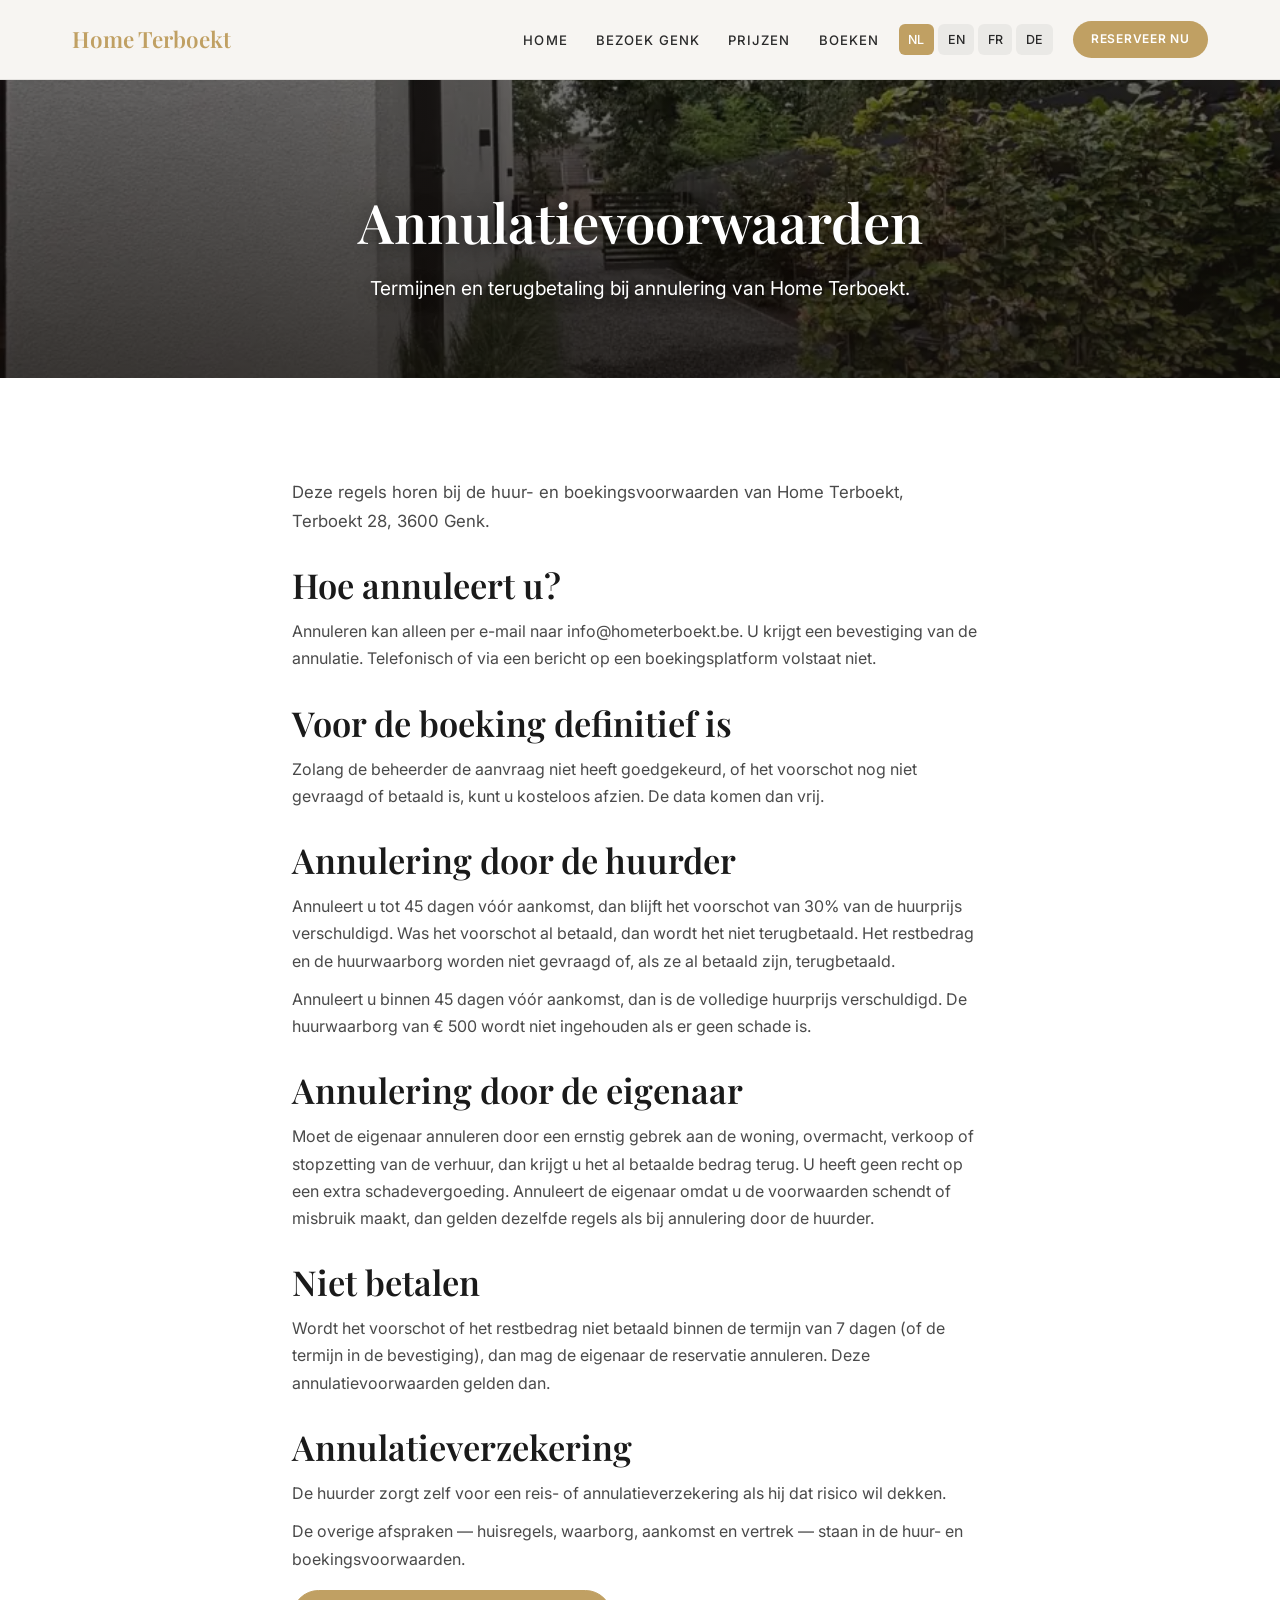
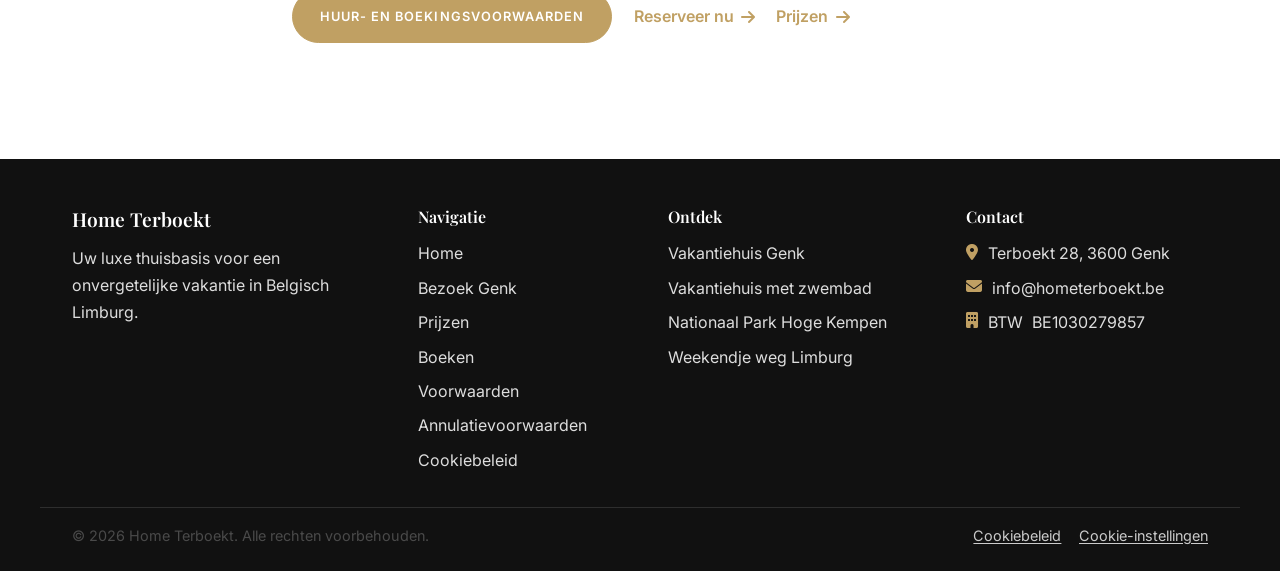
==== commit 7367cef4: "Add a working cookie banner and /cookies policy, and publish the latest guest photos and house rules" ====
--- a/public/annulatie.html
+++ b/public/annulatie.html
@@ -21,7 +21,7 @@
     <link rel="icon" href="/favicon.svg" type="image/svg+xml">
     <link rel="icon" href="/favicon.ico" sizes="any">
     <link rel="apple-touch-icon" href="/apple-touch-icon.png">
-    <link rel="stylesheet" href="assets/css/style.css?v=snap5">
+    <link rel="stylesheet" href="assets/css/style.css?v=snap8">
 </head>
 
 <body class="has-hero">
@@ -68,7 +68,7 @@
     </section>
 
     <div id="footer-placeholder"></div>
-    <script defer src="components/footer.js?v=snap5"></script>
+    <script defer src="components/footer.js?v=snap8"></script>
     <script defer src="assets/js/translations.js?v=snap5"></script>
     <script defer src="assets/js/pricing.js?v=snap5"></script>
     <script defer src="assets/js/script.js"></script>
--- a/public/assets/css/style.css
+++ b/public/assets/css/style.css
@@ -503,12 +503,21 @@
 }
 .lookbook-head h2 { margin-bottom: 0.4rem; }
 .lookbook-track {
+    --lookbook-inset: max(var(--spacing-padding), calc((100vw - min(100vw, var(--spacing-container))) / 2 + var(--spacing-padding)));
     display: flex;
     gap: 1rem;
     overflow-x: auto;
     scroll-snap-type: x mandatory;
-    padding: 0 max(1.5rem, calc((100vw - var(--spacing-container)) / 2)) 1rem;
+    scroll-padding-inline: var(--lookbook-inset);
+    padding: 0 0 1rem;
     scrollbar-width: thin;
+}
+.lookbook-track::before,
+.lookbook-track::after {
+    content: "";
+    flex: 0 0 var(--lookbook-inset);
+    width: var(--lookbook-inset);
+    pointer-events: none;
 }
 .lookbook-slide {
     flex: 0 0 min(78vw, 640px);
@@ -749,37 +758,6 @@
     color: var(--color-accent-dark);
     margin-top: 0.25rem;
     width: 1rem;
-}
-
-.kitchen-feature-copy {
-    max-width: 40rem;
-    margin-bottom: 1.6rem;
-}
-.kitchen-feature-copy p {
-    margin: 0.7rem 0 0;
-    color: var(--color-text-muted);
-    max-width: 46ch;
-}
-.kitchen-feature-photo {
-    margin: 0 0 1.75rem;
-}
-.kitchen-feature-photo img {
-    width: 100%;
-    height: auto;
-    display: block;
-    border-radius: var(--radius);
-    box-shadow: var(--shadow);
-    cursor: zoom-in;
-}
-.kitchen-feature-photo figcaption {
-    margin-top: 0.7rem;
-    color: var(--color-text-muted);
-    font-size: 0.9rem;
-}
-.kitchen-feature-list {
-    grid-template-columns: 1fr 1fr;
-    gap: 0.55rem 2.25rem;
-    margin-top: 0;
 }
 
 .soft { background: var(--color-secondary); }
@@ -904,8 +882,9 @@
 }
 .photo-switch--cover .photo-switch-stage img {
     object-fit: cover;
-}
-.photo-switch--cover .photo-switch-stage img:first-child {
+    object-position: center;
+}
+.photo-switch--low .photo-switch-stage img:first-child {
     object-position: 50% 70%;
 }
 
@@ -1196,11 +1175,98 @@
 .contact-info i { color: var(--color-accent); margin-top: 0.2rem; }
 
 .footer-bottom {
+    display: flex;
+    flex-wrap: wrap;
+    justify-content: space-between;
+    align-items: center;
+    gap: 0.75rem 1.35rem;
     border-top: 1px solid rgba(255, 255, 255, 0.12);
     padding-top: 1rem;
     color: rgba(255, 255, 255, 0.78);
     font-size: 0.9rem;
 }
+
+.footer-legal {
+    display: flex;
+    flex-wrap: wrap;
+    align-items: center;
+    gap: 0.65rem 1.1rem;
+}
+
+.footer-legal a,
+.footer-legal button {
+    color: inherit;
+    background: none;
+    border: 0;
+    padding: 0;
+    font: inherit;
+    cursor: pointer;
+    text-decoration: underline;
+    text-underline-offset: 0.15em;
+}
+
+.footer-legal a:hover,
+.footer-legal button:hover {
+    color: var(--color-white);
+}
+
+.cookie-banner {
+    position: fixed;
+    left: 1rem;
+    right: 1rem;
+    bottom: 1rem;
+    z-index: 8000;
+    max-width: 36rem;
+    margin: 0 auto;
+    padding: 1.25rem 1.35rem 1.15rem;
+    background: var(--color-white);
+    color: var(--color-primary);
+    border: 1px solid rgba(16, 14, 12, 0.08);
+    border-radius: 16px;
+    box-shadow: 0 18px 48px rgba(16, 14, 12, 0.16);
+}
+
+.cookie-banner[hidden] { display: none !important; }
+
+.cookie-banner h2 {
+    margin: 0 0 0.4rem;
+    font-family: var(--font-heading);
+    font-size: 1.35rem;
+}
+
+.cookie-banner p { margin: 0 0 0.55rem; line-height: 1.5; }
+
+.cookie-banner a { color: var(--color-accent-dark); font-weight: 600; }
+
+.cookie-banner-actions {
+    display: flex;
+    flex-wrap: wrap;
+    gap: 0.5rem;
+    margin-top: 0.85rem;
+}
+
+.cookie-banner-actions .btn { font-size: 0.72rem; }
+
+.cookie-prefs {
+    margin-top: 0.85rem;
+    padding-top: 0.85rem;
+    border-top: 1px solid rgba(16, 14, 12, 0.08);
+}
+
+.cookie-prefs[hidden] { display: none !important; }
+
+.cookie-pref {
+    display: flex;
+    gap: 0.75rem;
+    align-items: flex-start;
+    margin-bottom: 0.75rem;
+    font-size: 0.92rem;
+    line-height: 1.45;
+}
+
+.cookie-pref input { margin-top: 0.25rem; }
+
+body.has-cookie-banner { padding-bottom: 2rem; }
 
 .legal {
     max-width: 760px;
@@ -1266,7 +1332,6 @@
     .intro-photo img { height: 220px; }
 
     .split > div > img { height: 280px; }
-    .kitchen-feature-list { grid-template-columns: 1fr; }
     .bath-split { grid-template-columns: 1fr; }
     .photo-switch-stage { height: min(70vh, 520px); }
     .photo-grid { grid-template-columns: 1fr 1fr; grid-auto-rows: 150px; }
